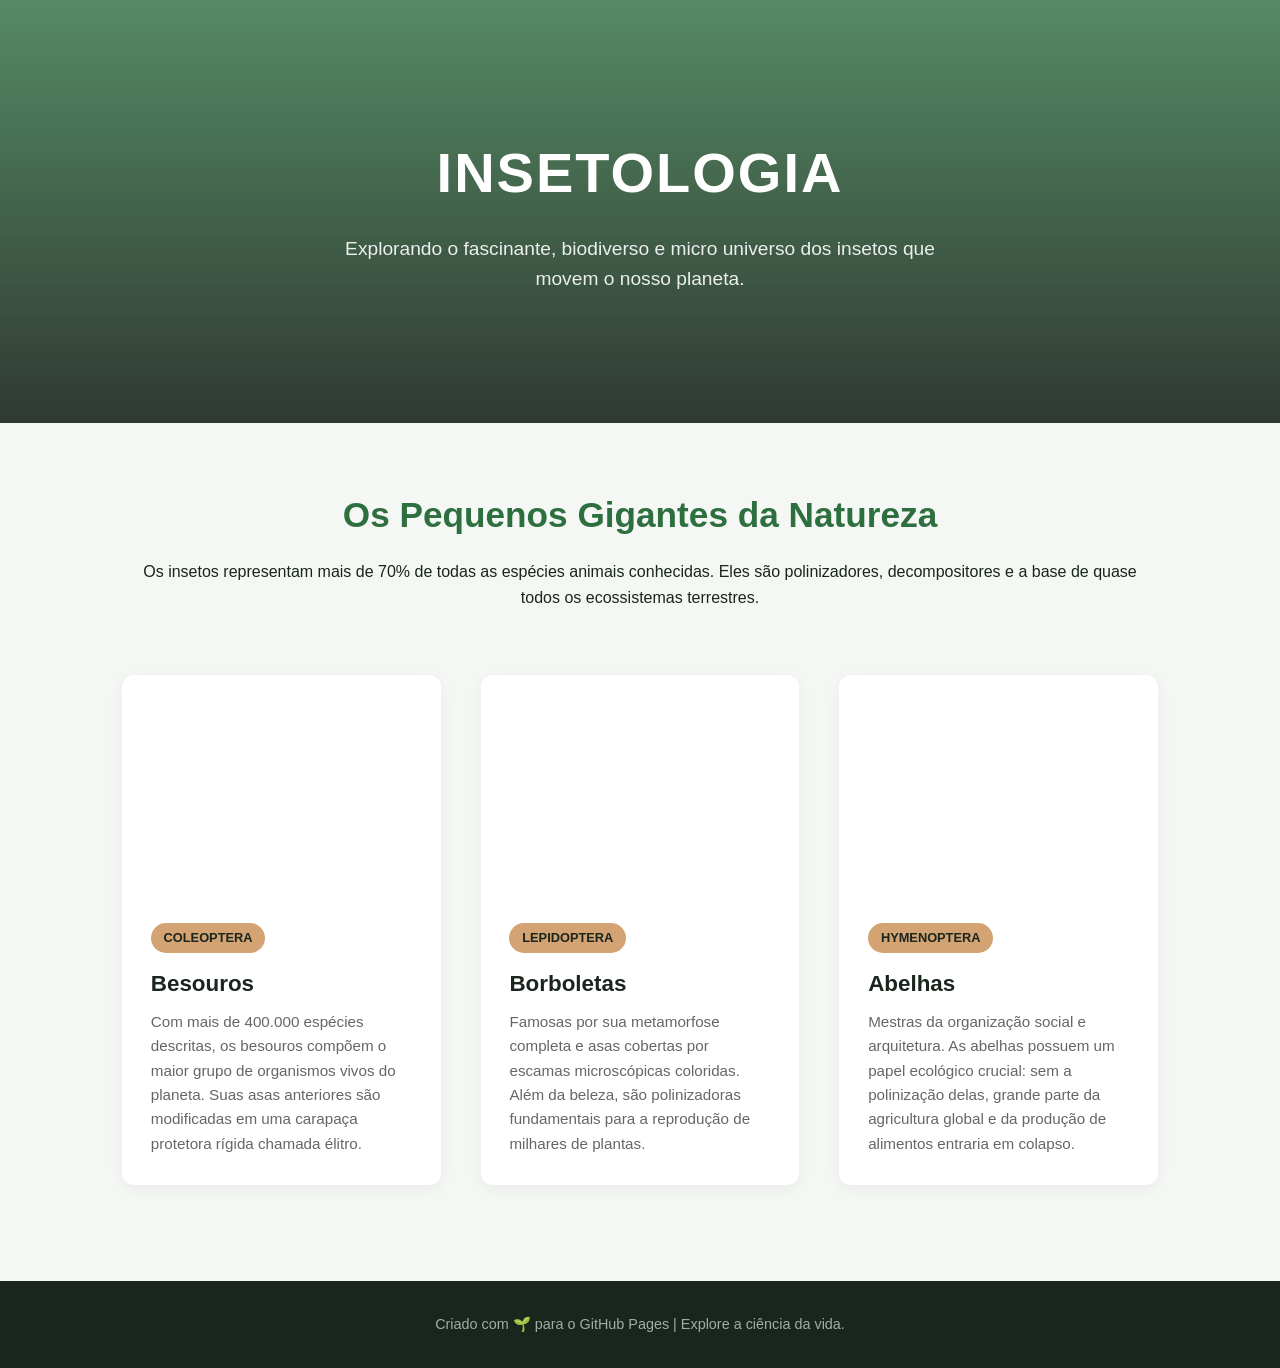
==== gemini-code-1781087680948.html @ aa2c5e4d "Add files via upload" ====
<!DOCTYPE html>
<html lang="pt-BR">
<head>
    <meta charset="UTF-8">
    <meta name="viewport" content="width=device-width, initial-scale=1.0">
    <title>Insetologia | O Mundo dos Insetos</title>
    <style>
        /* Cores inspiradas na natureza */
        :root {
            --primary: #2e6f40; /* Verde folha */
            --secondary: #d4a373; /* Tom terroso/âmbar */
            --dark: #1a251e; /* Quase preto botânico */
            --light: #f4f7f4; /* Fundo suave */
            --card-bg: #ffffff;
        }

        * {
            margin: 0;
            padding: 0;
            box-sizing: border-box;
            font-family: 'Segoe UI', Tahoma, Geneva, Verdana, sans-serif;
        }

        body {
            background-color: var(--light);
            color: var(--dark);
            line-height: 1.6;
        }

        /* Cabeçalho / Hero */
        header {
            background: linear-gradient(rgba(46, 111, 64, 0.8), rgba(26, 37, 30, 0.9)), 
                        url('https://images.unsplash.com/photo-1576014131795-d440191a8e8b?auto=format&fit=crop&w=1200&q=80') no-repeat center center/cover;
            color: white;
            padding: 8rem 2rem;
            text-align: center;
        }

        header h1 {
            font-size: 3.5rem;
            margin-bottom: 1rem;
            letter-spacing: 2px;
        }

        header p {
            font-size: 1.2rem;
            max-width: 600px;
            margin: 0 auto;
            opacity: 0.9;
        }

        /* Seção Principal */
        .container {
            max-width: 1100px;
            margin: 4rem auto;
            padding: 0 2rem;
        }

        .intro {
            text-align: center;
            margin-bottom: 4rem;
        }

        .intro h2 {
            color: var(--primary);
            font-size: 2.2rem;
            margin-bottom: 1rem;
        }

        /* Grid de Insetos */
        .grid {
            display: grid;
            grid-template-columns: repeat(auto-fit, minmax(300px, 1fr));
            gap: 2.5rem;
        }

        .card {
            background: var(--card-bg);
            border-radius: 12px;
            overflow: hidden;
            box-shadow: 0 4px 15px rgba(0,0,0,0.05);
            transition: transform 0.3s ease, box-shadow 0.3s ease;
        }

        .card:hover {
            transform: translateY(-5px);
            box-shadow: 0 8px 25px rgba(0,0,0,0.1);
        }

        .card-img {
            height: 220px;
            background-size: cover;
            background-position: center;
        }

        .card-content {
            padding: 1.8rem;
        }

        .card-tag {
            display: inline-block;
            background: var(--secondary);
            color: var(--dark);
            font-size: 0.8rem;
            font-weight: bold;
            padding: 0.3rem 0.8rem;
            border-radius: 20px;
            margin-bottom: 0.8rem;
            text-transform: uppercase;
        }

        .card h3 {
            margin-bottom: 0.5rem;
            color: var(--dark);
            font-size: 1.4rem;
        }

        .card p {
            color: #666;
            font-size: 0.95rem;
        }

        /* Rodapé */
        footer {
            background-color: var(--dark);
            color: #a0aea4;
            text-align: center;
            padding: 2rem;
            margin-top: 6rem;
            font-size: 0.9rem;
        }

        footer span {
            color: var(--secondary);
        }

        /* Responsividade */
        @media (max-width: 768px) {
            header h1 { font-size: 2.5rem; }
            .container { margin: 2rem auto; }
        }
    </style>
</head>
<body>

    <header>
        <h1>INSETOLOGIA</h1>
        <p>Explorando o fascinante, biodiverso e micro universo dos insetos que movem o nosso planeta.</p>
    </header>

    <div class="container">
        <section class="intro">
            <h2>Os Pequenos Gigantes da Natureza</h2>
            <p>Os insetos representam mais de 70% de todas as espécies animais conhecidas. Eles são polinizadores, decompositores e a base de quase todos os ecossistemas terrestres.</p>
        </section>

        <main class="grid">
            <div class="card">
                <div class="card-img" style="background-image: url('https://images.unsplash.com/photo-1473448912268-2022ce9509d8?auto=format&fit=crop&w=500&q=80');"></div>
                <div class="card-content">
                    <span class="card-tag">Coleoptera</span>
                    <h3>Besouros</h3>
                    <p>Com mais de 400.000 espécies descritas, os besouros compõem o maior grupo de organismos vivos do planeta. Suas asas anteriores são modificadas em uma carapaça protetora rígida chamada élitro.</p>
                </div>
            </div>

            <div class="card">
                <div class="card-img" style="background-image: url('https://images.unsplash.com/photo-1558537348-c0f8e7339897?auto=format&fit=crop&w=500&q=80');"></div>
                <div class="card-content">
                    <span class="card-tag">Lepidoptera</span>
                    <h3>Borboletas</h3>
                    <p>Famosas por sua metamorfose completa e asas cobertas por escamas microscópicas coloridas. Além da beleza, são polinizadoras fundamentais para a reprodução de milhares de plantas.</p>
                </div>
            </div>

            <div class="card">
                <div class="card-img" style="background-image: url('https://images.unsplash.com/photo-1587049352846-4a222e784d38?auto=format&fit=crop&w=500&q=80');"></div>
                <div class="card-content">
                    <span class="card-tag">Hymenoptera</span>
                    <h3>Abelhas</h3>
                    <p>Mestras da organização social e arquitetura. As abelhas possuem um papel ecológico crucial: sem a polinização delas, grande parte da agricultura global e da produção de alimentos entraria em colapso.</p>
                </div>
            </div>
        </main>
    </div>

    <footer>
        <p>Criado com 🌱 para o GitHub Pages | Explore a ciência da vida.</p>
    </footer>

</body>
</html>
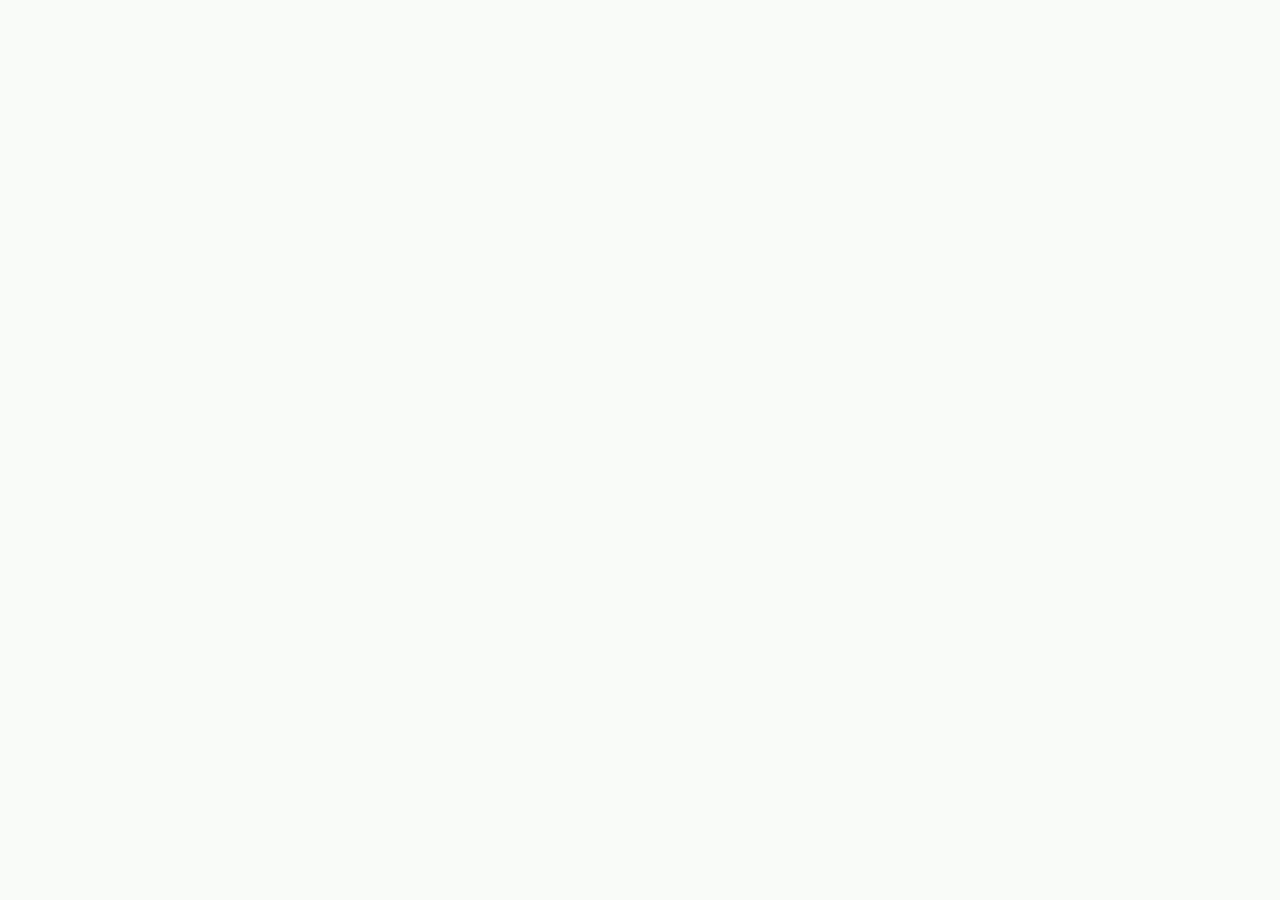
==== commit ecaa4236: "html" ====
--- a/gemini-code-1781087680948.html
+++ b/gemini-code-1781087680948.html
@@ -5,188 +5,81 @@
     <meta name="viewport" content="width=device-width, initial-scale=1.0">
     <title>Insetologia | O Mundo dos Insetos</title>
     <style>
-        /* Cores inspiradas na natureza */
         :root {
-            --primary: #2e6f40; /* Verde folha */
-            --secondary: #d4a373; /* Tom terroso/âmbar */
-            --dark: #1a251e; /* Quase preto botânico */
-            --light: #f4f7f4; /* Fundo suave */
-            --card-bg: #ffffff;
+            --primary: #2c6e49; /* Verde folha escuro */
+            --primary-light: #4c956c; /* Verde claro */
+            --accent: #fefee3; /* Creme claro */
+            --amber: #f39c12; /* Tom de mel/âmbar */
+            --dark: #1e2d24; /* Fundo escuro botânico */
+            --light: #f9fbf9; /* Fundo geral */
+            --text: #2b3a30;
         }
 
         * {
             margin: 0;
             padding: 0;
             box-sizing: border-box;
-            font-family: 'Segoe UI', Tahoma, Geneva, Verdana, sans-serif;
+            font-family: 'Segoe UI', system-ui, sans-serif;
         }
 
         body {
             background-color: var(--light);
-            color: var(--dark);
+            color: var(--text);
             line-height: 1.6;
         }
 
-        /* Cabeçalho / Hero */
+        /* Barra de Navegação */
+        nav {
+            background-color: var(--dark);
+            padding: 1rem 2rem;
+            display: flex;
+            justify-content: space-between;
+            align-items: center;
+            position: sticky;
+            top: 0;
+            z-index: 1000;
+            border-bottom: 3px solid var(--primary-light);
+        }
+
+        nav .logo {
+            color: var(--accent);
+            font-weight: bold;
+            font-size: 1.4rem;
+            text-transform: uppercase;
+            letter-spacing: 1px;
+        }
+
+        nav ul {
+            display: flex;
+            list-style: none;
+            gap: 1.5rem;
+        }
+
+        nav a {
+            color: #d1dbd4;
+            text-decoration: none;
+            font-size: 0.95rem;
+            transition: color 0.3s;
+        }
+
+        nav a:hover {
+            color: var(--amber);
+        }
+
+        /* Hero Header */
         header {
-            background: linear-gradient(rgba(46, 111, 64, 0.8), rgba(26, 37, 30, 0.9)), 
-                        url('https://images.unsplash.com/photo-1576014131795-d440191a8e8b?auto=format&fit=crop&w=1200&q=80') no-repeat center center/cover;
+            background: linear-gradient(rgba(30, 45, 36, 0.85), rgba(44, 110, 73, 0.85)), 
+                        url('https://images.unsplash.com/photo-1576014131795-d440191a8e8b?auto=format&fit=crop&w=1200&q=80') center/cover no-repeat;
             color: white;
-            padding: 8rem 2rem;
+            padding: 6rem 2rem;
             text-align: center;
         }
 
         header h1 {
             font-size: 3.5rem;
             margin-bottom: 1rem;
-            letter-spacing: 2px;
+            letter-spacing: 3px;
+            color: var(--accent);
         }
 
-        header p {
-            font-size: 1.2rem;
-            max-width: 600px;
-            margin: 0 auto;
-            opacity: 0.9;
-        }
-
-        /* Seção Principal */
-        .container {
-            max-width: 1100px;
-            margin: 4rem auto;
-            padding: 0 2rem;
-        }
-
-        .intro {
-            text-align: center;
-            margin-bottom: 4rem;
-        }
-
-        .intro h2 {
-            color: var(--primary);
-            font-size: 2.2rem;
-            margin-bottom: 1rem;
-        }
-
-        /* Grid de Insetos */
-        .grid {
-            display: grid;
-            grid-template-columns: repeat(auto-fit, minmax(300px, 1fr));
-            gap: 2.5rem;
-        }
-
-        .card {
-            background: var(--card-bg);
-            border-radius: 12px;
-            overflow: hidden;
-            box-shadow: 0 4px 15px rgba(0,0,0,0.05);
-            transition: transform 0.3s ease, box-shadow 0.3s ease;
-        }
-
-        .card:hover {
-            transform: translateY(-5px);
-            box-shadow: 0 8px 25px rgba(0,0,0,0.1);
-        }
-
-        .card-img {
-            height: 220px;
-            background-size: cover;
-            background-position: center;
-        }
-
-        .card-content {
-            padding: 1.8rem;
-        }
-
-        .card-tag {
-            display: inline-block;
-            background: var(--secondary);
-            color: var(--dark);
-            font-size: 0.8rem;
-            font-weight: bold;
-            padding: 0.3rem 0.8rem;
-            border-radius: 20px;
-            margin-bottom: 0.8rem;
-            text-transform: uppercase;
-        }
-
-        .card h3 {
-            margin-bottom: 0.5rem;
-            color: var(--dark);
-            font-size: 1.4rem;
-        }
-
-        .card p {
-            color: #666;
-            font-size: 0.95rem;
-        }
-
-        /* Rodapé */
-        footer {
-            background-color: var(--dark);
-            color: #a0aea4;
-            text-align: center;
-            padding: 2rem;
-            margin-top: 6rem;
-            font-size: 0.9rem;
-        }
-
-        footer span {
-            color: var(--secondary);
-        }
-
-        /* Responsividade */
-        @media (max-width: 768px) {
-            header h1 { font-size: 2.5rem; }
-            .container { margin: 2rem auto; }
-        }
-    </style>
-</head>
-<body>
-
-    <header>
-        <h1>INSETOLOGIA</h1>
-        <p>Explorando o fascinante, biodiverso e micro universo dos insetos que movem o nosso planeta.</p>
-    </header>
-
-    <div class="container">
-        <section class="intro">
-            <h2>Os Pequenos Gigantes da Natureza</h2>
-            <p>Os insetos representam mais de 70% de todas as espécies animais conhecidas. Eles são polinizadores, decompositores e a base de quase todos os ecossistemas terrestres.</p>
-        </section>
-
-        <main class="grid">
-            <div class="card">
-                <div class="card-img" style="background-image: url('https://images.unsplash.com/photo-1473448912268-2022ce9509d8?auto=format&fit=crop&w=500&q=80');"></div>
-                <div class="card-content">
-                    <span class="card-tag">Coleoptera</span>
-                    <h3>Besouros</h3>
-                    <p>Com mais de 400.000 espécies descritas, os besouros compõem o maior grupo de organismos vivos do planeta. Suas asas anteriores são modificadas em uma carapaça protetora rígida chamada élitro.</p>
-                </div>
-            </div>
-
-            <div class="card">
-                <div class="card-img" style="background-image: url('https://images.unsplash.com/photo-1558537348-c0f8e7339897?auto=format&fit=crop&w=500&q=80');"></div>
-                <div class="card-content">
-                    <span class="card-tag">Lepidoptera</span>
-                    <h3>Borboletas</h3>
-                    <p>Famosas por sua metamorfose completa e asas cobertas por escamas microscópicas coloridas. Além da beleza, são polinizadoras fundamentais para a reprodução de milhares de plantas.</p>
-                </div>
-            </div>
-
-            <div class="card">
-                <div class="card-img" style="background-image: url('https://images.unsplash.com/photo-1587049352846-4a222e784d38?auto=format&fit=crop&w=500&q=80');"></div>
-                <div class="card-content">
-                    <span class="card-tag">Hymenoptera</span>
-                    <h3>Abelhas</h3>
-                    <p>Mestras da organização social e arquitetura. As abelhas possuem um papel ecológico crucial: sem a polinização delas, grande parte da agricultura global e da produção de alimentos entraria em colapso.</p>
-                </div>
-            </div>
-        </main>
-    </div>
-
-    <footer>
-        <p>Criado com 🌱 para o GitHub Pages | Explore a ciência da vida.</p>
-    </footer>
-
-</body>
-</html>+        header
